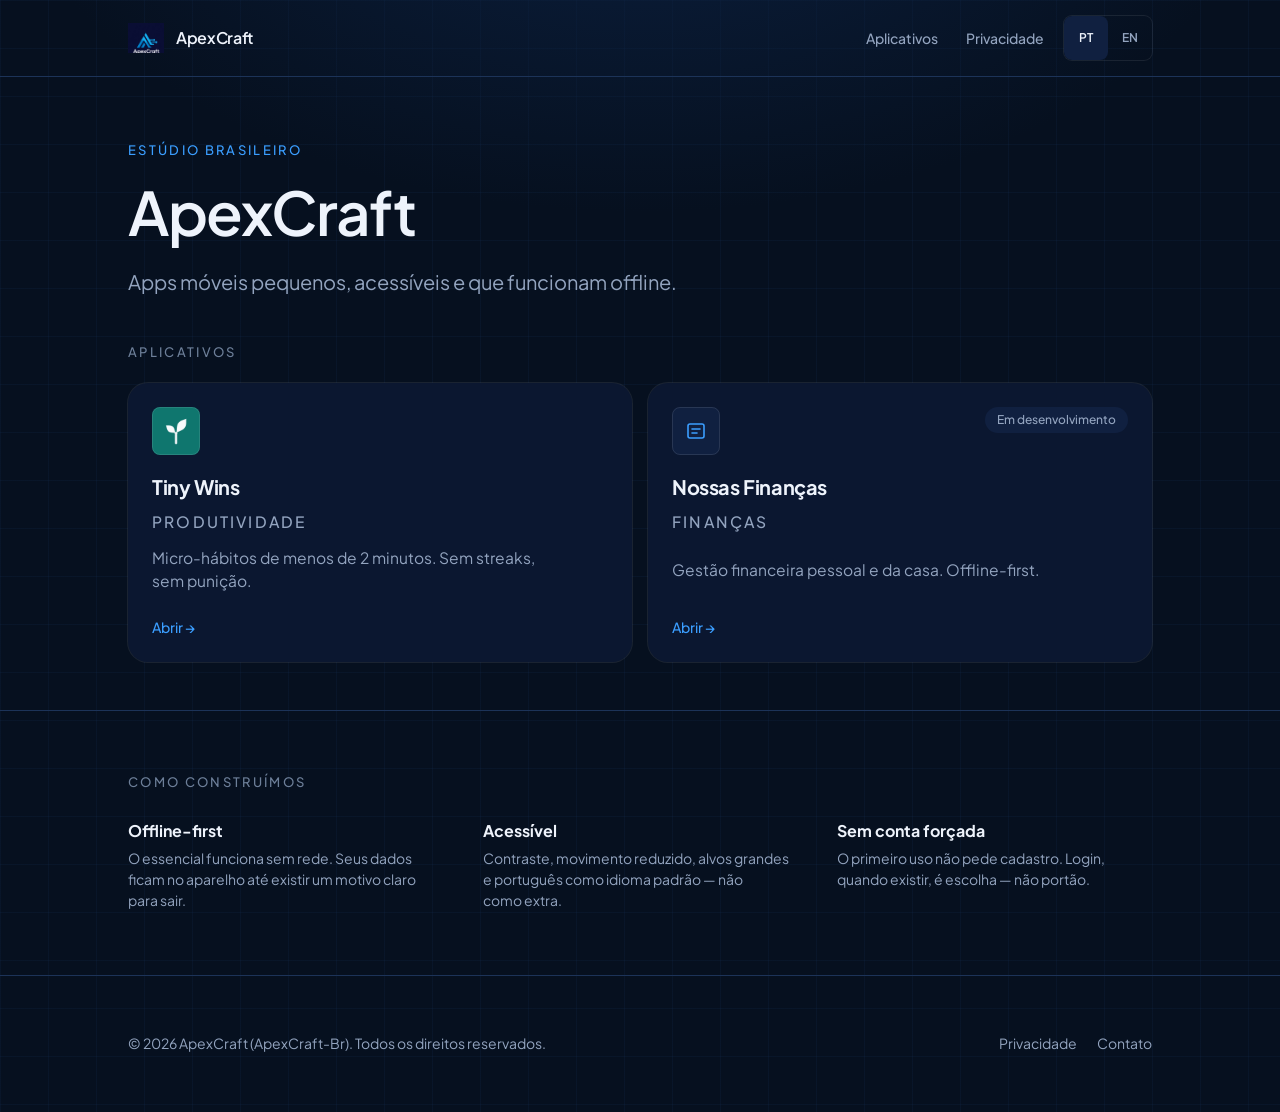
==== index.html @ 13cb4218 "Publish ApexCraft org hub and Tiny Wins privacy policy. Static GitHub Pages site: portfolio, short p" ====
<!DOCTYPE html>
<html lang="pt-BR">
<head>
  <meta charset="utf-8">
  <meta name="viewport" content="width=device-width, initial-scale=1">
  <title>ApexCraft — apps móveis offline-first</title>
  <meta name="description" content="Estúdio brasileiro de aplicativos móveis pequenos, acessíveis e que funcionam offline.">
  <meta name="theme-color" content="#06101F">
  <link rel="canonical" href="https://apexcraft-br.github.io/">
  <link rel="alternate" hreflang="pt-BR" href="https://apexcraft-br.github.io/">
  <link rel="alternate" hreflang="en" href="https://apexcraft-br.github.io/en/">
  <link rel="alternate" hreflang="x-default" href="https://apexcraft-br.github.io/">
  <link rel="icon" type="image/svg+xml" href="/assets/favicon.svg">
  <link rel="stylesheet" href="https://fonts.googleapis.com/css2?family=Plus+Jakarta+Sans:ital,wght@0,400;0,500;0,600;0,700;1,400&display=swap">
  <link rel="stylesheet" href="/assets/site.css">
  <meta property="og:title" content="ApexCraft — apps móveis offline-first">
  <meta property="og:description" content="Estúdio brasileiro de aplicativos móveis pequenos, acessíveis e que funcionam offline.">
  <meta property="og:url" content="https://apexcraft-br.github.io/">
  <meta property="og:image" content="https://apexcraft-br.github.io/assets/og.jpg">
  <meta property="og:type" content="website">
  <meta name="twitter:card" content="summary_large_image">
  
</head>
<body class="circuit">
  <a class="skip" href="#content">Ir para o conteúdo</a>
  <header class="site-header">
    <div class="wrap header-inner">
      <a class="brand" href="/">
        <img src="/assets/apexcraft-mark.png" width="36" height="30" alt="">
        <span>ApexCraft</span>
      </a>
      <nav class="nav" aria-label="Principal">
        <a href="/#apps">Aplicativos</a>
        <a href="/privacy/">Privacidade</a>
        <div class="lang" role="group" aria-label="Idioma">
          <a href="/" lang="pt-BR" hreflang="pt-BR" aria-current="true">PT</a>
          <a href="/en/" lang="en" hreflang="en">EN</a>
        </div>
      </nav>
    </div>
  </header>
  <div id="content">
  <main>
    <section class="wrap hero">
      <p class="kicker">Estúdio brasileiro</p>
      <h1>ApexCraft</h1>
      <p class="lede">Apps móveis pequenos, acessíveis e que funcionam offline.</p>
    </section>
    <section class="wrap" id="apps" aria-labelledby="apps-heading">
      <h2 class="section-label" id="apps-heading">Aplicativos</h2>
      <ul class="grid-2"><li>
        <a class="card" href="/apps/tiny-wins/">
          <div class="card-top"><img class="icon-app" src="/assets/tiny-wins-icon.png" width="48" height="48" alt=""></div>
          <h3>Tiny Wins</h3>
          <p class="meta">Produtividade</p>
          <p>Micro-hábitos de menos de 2 minutos. Sem streaks, sem punição.</p>
          <span class="cta-row">Abrir →</span>
        </a>
      </li>
<li>
        <a class="card" href="/apps/our-finances/">
          <div class="card-top"><span class="icon-stub" aria-hidden="true"><svg viewBox="0 0 24 24" width="24" height="24" fill="none"><rect x="4" y="5" width="16" height="14" rx="2" stroke="currentColor" stroke-width="1.6"/><path d="M8 10h8M8 14h5" stroke="currentColor" stroke-width="1.6" stroke-linecap="round"/></svg></span><span class="badge">Em desenvolvimento</span></div>
          <h3>Nossas Finanças</h3>
          <p class="meta">Finanças</p>
          <p>Gestão financeira pessoal e da casa. Offline-first.</p>
          <span class="cta-row">Abrir →</span>
        </a>
      </li></ul>
    </section>
    <section class="principles" aria-labelledby="principles-heading">
      <div class="wrap">
        <h2 class="section-label" id="principles-heading">Como construímos</h2>
        <ul><li><h3>Offline-first</h3><p>O essencial funciona sem rede. Seus dados ficam no aparelho até existir um motivo claro para sair.</p></li><li><h3>Acessível</h3><p>Contraste, movimento reduzido, alvos grandes e português como idioma padrão — não como extra.</p></li><li><h3>Sem conta forçada</h3><p>O primeiro uso não pede cadastro. Login, quando existir, é escolha — não portão.</p></li></ul>
      </div>
    </section>
  </main></div>
  <footer class="site-footer">
    <div class="wrap footer-inner">
      <p>© 2026 ApexCraft (ApexCraft-Br). Todos os direitos reservados.</p>
      <p class="footer-links">
        <a href="/privacy/">Privacidade</a>
        <a href="mailto:danieltodt@gmail.com">Contato</a>
      </p>
    </div>
  </footer>
</body>
</html>
---- assets/site.css ----
:root {
  --bg: #06101f;
  --surface: #0b1730;
  --elevated: #102040;
  --fg: #eef3fb;
  --muted: #93a4bf;
  --subtle: #6d7f99;
  --accent: #3b9eff;
  --accent-fg: #06101f;
  --border: #1c3358;
  --tw: #0f766e;
  --radius-sm: 8px;
  --radius-md: 12px;
  --radius-lg: 20px;
  --radius-xl: 28px;
  --shadow-border: 0 0 0 1px rgb(255 255 255 / 0.08);
  --shadow-border-hover: 0 0 0 1px rgb(255 255 255 / 0.14);
  --font: "Plus Jakarta Sans", ui-sans-serif, system-ui, sans-serif;
  --space-1: 4px;
  --space-2: 8px;
  --space-3: 12px;
  --space-4: 16px;
  --space-5: 24px;
  --space-6: 32px;
  --space-7: 48px;
  --space-8: 64px;
}

*,
*::before,
*::after {
  box-sizing: border-box;
}

html {
  -webkit-font-smoothing: antialiased;
  -moz-osx-font-smoothing: grayscale;
  background: var(--bg);
  color: var(--fg);
  scroll-behavior: smooth;
}

body {
  margin: 0;
  min-height: 100dvh;
  font-family: var(--font);
  background: var(--bg);
  color: var(--fg);
  line-height: 1.5;
}

body.circuit {
  background-color: var(--bg);
  background-image:
    radial-gradient(ellipse 80% 55% at 50% -15%, rgb(12 34 68 / 0.9), transparent 62%),
    linear-gradient(rgb(59 158 255 / 0.045) 1px, transparent 1px),
    linear-gradient(90deg, rgb(59 158 255 / 0.045) 1px, transparent 1px);
  background-size: auto, 48px 48px, 48px 48px;
}

img {
  max-width: 100%;
  height: auto;
}

a {
  color: inherit;
}

a:focus-visible,
button:focus-visible {
  outline: 2px solid var(--accent);
  outline-offset: 3px;
}

button:not(:disabled) {
  cursor: pointer;
  font: inherit;
}

h1,
h2,
h3 {
  text-wrap: balance;
  line-height: 1.15;
}

p {
  text-wrap: pretty;
}

.skip {
  position: absolute;
  left: 12px;
  top: 12px;
  z-index: 50;
  padding: 8px 16px;
  background: var(--accent);
  color: var(--accent-fg);
  border-radius: var(--radius-sm);
  text-decoration: none;
  transform: translateY(-200%);
}

.skip:focus {
  transform: none;
}

.wrap {
  width: min(64rem, calc(100% - 2.5rem));
  margin-inline: auto;
}

@media (min-width: 640px) {
  .wrap {
    width: min(64rem, calc(100% - 4rem));
  }
}

.site-header,
.site-footer {
  border-color: var(--border);
  border-style: solid;
  border-width: 0;
}

.site-header {
  border-bottom-width: 1px;
}

.site-footer {
  border-top-width: 1px;
}

.header-inner,
.footer-inner {
  display: flex;
  align-items: center;
  justify-content: space-between;
  gap: 16px;
  padding: 16px 0;
}

.brand {
  display: flex;
  align-items: center;
  gap: 12px;
  text-decoration: none;
  font-weight: 600;
  letter-spacing: -0.02em;
}

.brand img {
  width: 36px;
  height: 30px;
  object-fit: contain;
}

.nav {
  display: flex;
  align-items: center;
  gap: 4px;
}

.nav a {
  display: inline-flex;
  align-items: center;
  min-height: 44px;
  padding: 0 12px;
  text-decoration: none;
  color: var(--muted);
  font-size: 0.875rem;
  font-weight: 500;
  border-radius: var(--radius-sm);
}

.nav a:hover {
  color: var(--fg);
}

.lang {
  display: flex;
  margin-left: 4px;
  overflow: hidden;
  border-radius: var(--radius-sm);
  box-shadow: var(--shadow-border);
}

.lang a {
  min-width: 44px;
  justify-content: center;
  padding: 0 10px;
  font-size: 0.75rem;
  font-weight: 600;
  letter-spacing: 0.04em;
}

.lang a[aria-current="true"] {
  background: var(--elevated);
  color: var(--fg);
}

.hero {
  padding: 64px 0 48px;
}

.kicker {
  margin: 0;
  font-size: 0.8125rem;
  font-weight: 500;
  letter-spacing: 0.18em;
  text-transform: uppercase;
  color: var(--accent);
}

.hero h1 {
  margin: 16px 0 0;
  font-size: clamp(2.25rem, 6vw, 3.75rem);
  font-weight: 600;
  letter-spacing: -0.03em;
}

.lede {
  margin: 20px 0 0;
  max-width: 36rem;
  font-size: clamp(1.0625rem, 2vw, 1.25rem);
  line-height: 1.55;
  color: var(--muted);
}

.section-label {
  margin: 0;
  font-size: 0.8125rem;
  font-weight: 500;
  letter-spacing: 0.18em;
  text-transform: uppercase;
  color: var(--subtle);
}

.grid-2 {
  display: grid;
  gap: 16px;
  margin: 24px 0 0;
  padding: 0;
  list-style: none;
}

@media (min-width: 640px) {
  .grid-2 {
    grid-template-columns: 1fr 1fr;
  }
}

.card {
  display: flex;
  flex-direction: column;
  height: 100%;
  padding: 24px;
  background: var(--surface);
  border-radius: var(--radius-lg);
  box-shadow: var(--shadow-border);
  text-decoration: none;
  transition: box-shadow 150ms ease;
}

.card:hover {
  box-shadow: var(--shadow-border-hover);
}

.card-top {
  display: flex;
  align-items: flex-start;
  justify-content: space-between;
  gap: 12px;
}

.card h3 {
  margin: 20px 0 0;
  font-size: 1.25rem;
  letter-spacing: -0.02em;
}

.meta {
  margin: 4px 0 0;
  font-size: 0.75rem;
  font-weight: 500;
  letter-spacing: 0.14em;
  text-transform: uppercase;
  color: var(--subtle);
}

.card p {
  margin: 12px 0 0;
  flex: 1;
  color: var(--muted);
  font-size: 0.975rem;
}

.cta-row {
  margin-top: 24px;
  color: var(--accent);
  font-size: 0.875rem;
  font-weight: 500;
}

.badge {
  display: inline-flex;
  align-items: center;
  border-radius: 999px;
  background: var(--elevated);
  color: var(--muted);
  font-size: 0.75rem;
  font-weight: 500;
  padding: 4px 12px;
}

.icon-app {
  width: 48px;
  height: 48px;
  border-radius: var(--radius-sm);
  outline: 1px solid rgb(255 255 255 / 0.1);
  outline-offset: -1px;
}

.icon-stub {
  display: inline-flex;
  width: 48px;
  height: 48px;
  align-items: center;
  justify-content: center;
  border-radius: var(--radius-sm);
  background: var(--elevated);
  color: var(--accent);
  outline: 1px solid rgb(255 255 255 / 0.1);
  outline-offset: -1px;
}

.principles {
  border-top: 1px solid var(--border);
  margin-top: 48px;
  padding: 64px 0;
}

.principles ul {
  display: grid;
  gap: 40px;
  margin: 32px 0 0;
  padding: 0;
  list-style: none;
}

@media (min-width: 640px) {
  .principles ul {
    grid-template-columns: 1fr 1fr 1fr;
  }
}

.principles h3 {
  margin: 0;
  font-size: 1rem;
}

.principles p {
  margin: 8px 0 0;
  color: var(--muted);
  font-size: 0.875rem;
}

.page {
  padding: 48px 0 80px;
  max-width: 48rem;
}

.back {
  display: inline-flex;
  align-items: center;
  gap: 8px;
  min-height: 44px;
  color: var(--muted);
  text-decoration: none;
  font-size: 0.875rem;
  font-weight: 500;
}

.back:hover {
  color: var(--fg);
}

.product-head {
  display: flex;
  align-items: flex-start;
  gap: 20px;
  margin-top: 40px;
}

.product-head img {
  width: 72px;
  height: 72px;
  border-radius: var(--radius-md);
  outline: 1px solid rgb(255 255 255 / 0.1);
  outline-offset: -1px;
}

.page h1 {
  margin: 8px 0 0;
  font-size: clamp(2rem, 4vw, 2.5rem);
  font-weight: 600;
  letter-spacing: -0.03em;
}

.page .lede {
  margin-top: 32px;
}

.feature-list {
  margin: 16px 0 0;
  padding: 0;
  list-style: none;
}

.feature-list li {
  display: flex;
  gap: 12px;
  margin-top: 12px;
  padding: 12px 16px;
  background: var(--surface);
  border-radius: var(--radius-sm);
  box-shadow: var(--shadow-border);
}

.dot {
  width: 6px;
  height: 6px;
  margin-top: 8px;
  border-radius: 99px;
  background: var(--tw);
  flex-shrink: 0;
}

.btn {
  display: inline-flex;
  align-items: center;
  min-height: 44px;
  padding: 0 20px;
  border-radius: var(--radius-sm);
  background: var(--fg);
  color: var(--bg);
  text-decoration: none;
  font-size: 0.875rem;
  font-weight: 600;
}

.btn-ghost {
  background: var(--surface);
  color: var(--fg);
  box-shadow: var(--shadow-border);
}

.actions {
  display: flex;
  flex-wrap: wrap;
  gap: 12px;
  margin-top: 40px;
}

.note {
  margin-top: 16px;
  color: var(--subtle);
  font-size: 0.875rem;
}

.footer-inner {
  color: var(--muted);
  font-size: 0.875rem;
  padding: 32px 0;
  flex-wrap: wrap;
}

.footer-inner a {
  color: var(--muted);
  text-decoration: none;
  min-height: 44px;
  display: inline-flex;
  align-items: center;
}

.footer-inner a:hover {
  color: var(--fg);
}

.footer-links {
  display: flex;
  gap: 20px;
  flex-wrap: wrap;
}

.lang-doc {
  display: flex;
  gap: 8px;
  margin-bottom: 8px;
}

.lang-doc a,
.lang-doc button {
  display: inline-flex;
  align-items: center;
  min-height: 44px;
  padding: 0 16px;
  border: 0;
  border-radius: var(--radius-sm);
  background: var(--surface);
  color: var(--muted);
  box-shadow: var(--shadow-border);
  text-decoration: none;
  font-size: 0.875rem;
  font-weight: 500;
}

.lang-doc a[aria-current="true"],
.lang-doc button[aria-pressed="true"] {
  background: var(--fg);
  color: var(--bg);
  box-shadow: none;
}

.policy header {
  margin-top: 32px;
  padding-bottom: 32px;
  border-bottom: 1px solid var(--border);
}

.policy h1 {
  margin-top: 12px;
}

.policy .publisher,
.policy time,
.policy .updated {
  color: var(--muted);
}

.policy .updated {
  font-size: 0.875rem;
  color: var(--subtle);
}

.policy section {
  padding: 32px 0;
  border-bottom: 1px solid var(--border);
}

.policy section:last-of-type {
  border-bottom: 0;
}

.policy h2 {
  margin: 0;
  font-size: 1.25rem;
  letter-spacing: -0.02em;
}

.policy p {
  margin: 12px 0 0;
  max-width: 65ch;
  color: var(--muted);
  font-size: 0.975rem;
  line-height: 1.6;
}

.policy ul {
  margin: 16px 0 0;
  padding-left: 20px;
  max-width: 65ch;
  color: var(--muted);
  font-size: 0.975rem;
  line-height: 1.6;
}

.policy a {
  color: var(--accent);
}

.kicker.tw {
  color: var(--tw);
}

html[data-policy-lang="pt"] .policy-en {
  display: none;
}

html[data-policy-lang="en"] .policy-pt {
  display: none;
}

@media print {
  html[data-policy-lang] .policy-en,
  html[data-policy-lang] .policy-pt {
    display: block !important;
  }
}

@media (prefers-reduced-motion: reduce) {
  html {
    scroll-behavior: auto;
  }
  *,
  *::before,
  *::after {
    transition: none !important;
  }
}
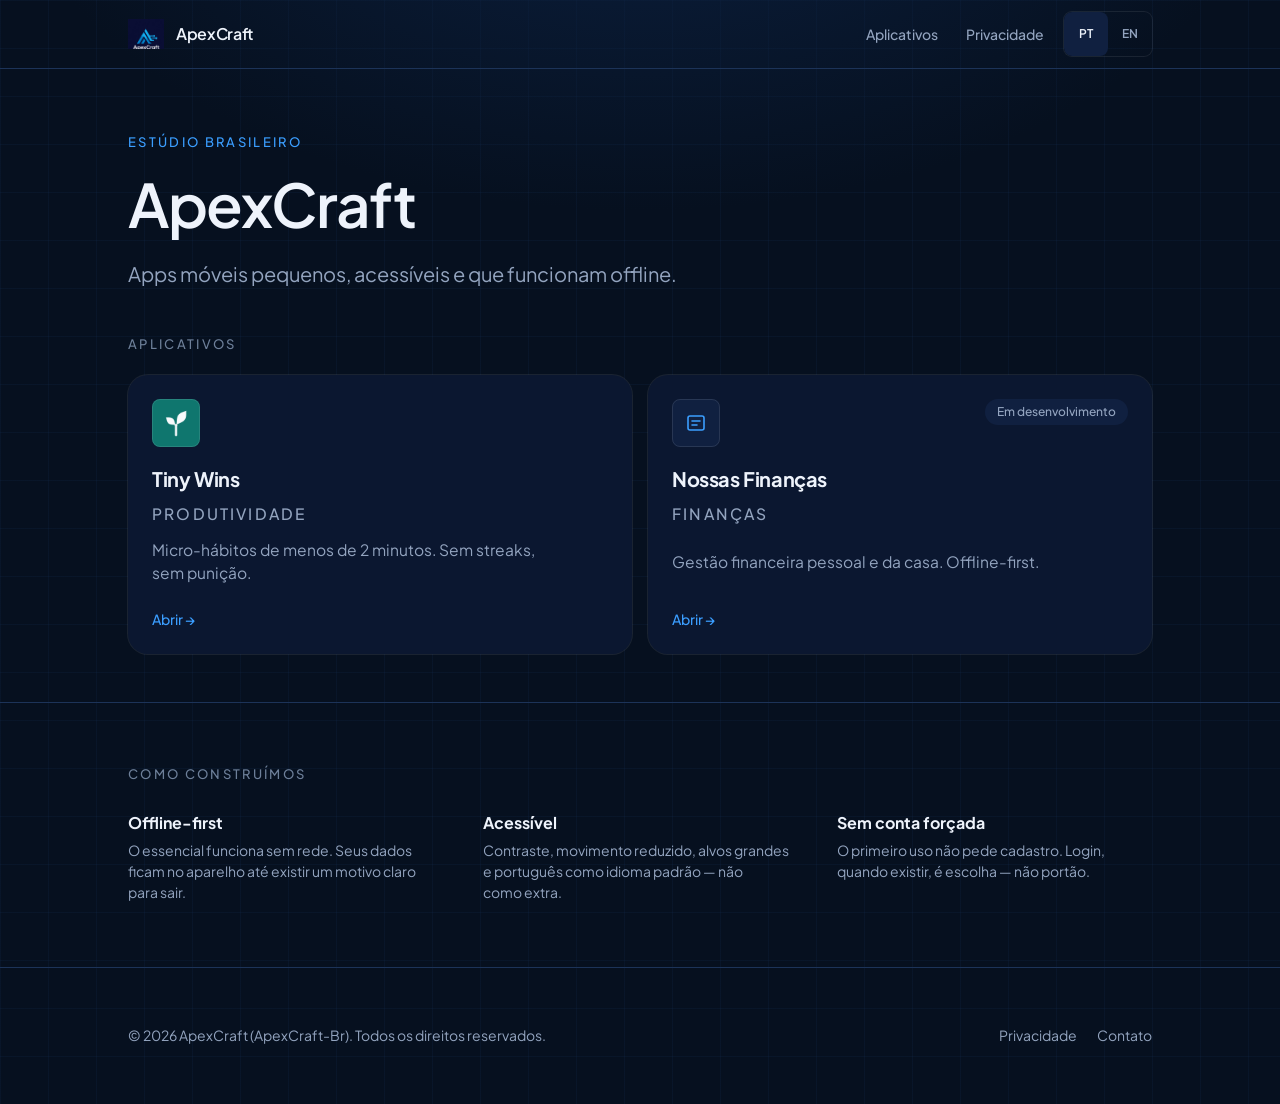
==== commit dbc86f38: "Tighten mobile header; keep Apps nav on larger screens." ====
--- a/index.html
+++ b/index.html
@@ -30,7 +30,7 @@
         <span>ApexCraft</span>
       </a>
       <nav class="nav" aria-label="Principal">
-        <a href="/#apps">Aplicativos</a>
+        <a class="nav-apps" href="/#apps">Aplicativos</a>
         <a href="/privacy/">Privacidade</a>
         <div class="lang" role="group" aria-label="Idioma">
           <a href="/" lang="pt-BR" hreflang="pt-BR" aria-current="true">PT</a>
--- a/assets/site.css
+++ b/assets/site.css
@@ -38,6 +38,7 @@
   background: var(--bg);
   color: var(--fg);
   scroll-behavior: smooth;
+  overflow-x: hidden;
 }
 
 body {
@@ -135,10 +136,11 @@
 .header-inner,
 .footer-inner {
   display: flex;
+  flex-wrap: wrap;
   align-items: center;
   justify-content: space-between;
-  gap: 16px;
-  padding: 16px 0;
+  gap: 12px;
+  padding: 12px 0;
 }
 
 .brand {
@@ -176,6 +178,16 @@
 
 .nav a:hover {
   color: var(--fg);
+}
+
+.nav a.nav-apps {
+  display: none;
+}
+
+@media (min-width: 640px) {
+  .nav a.nav-apps {
+    display: inline-flex;
+  }
 }
 
 .lang {
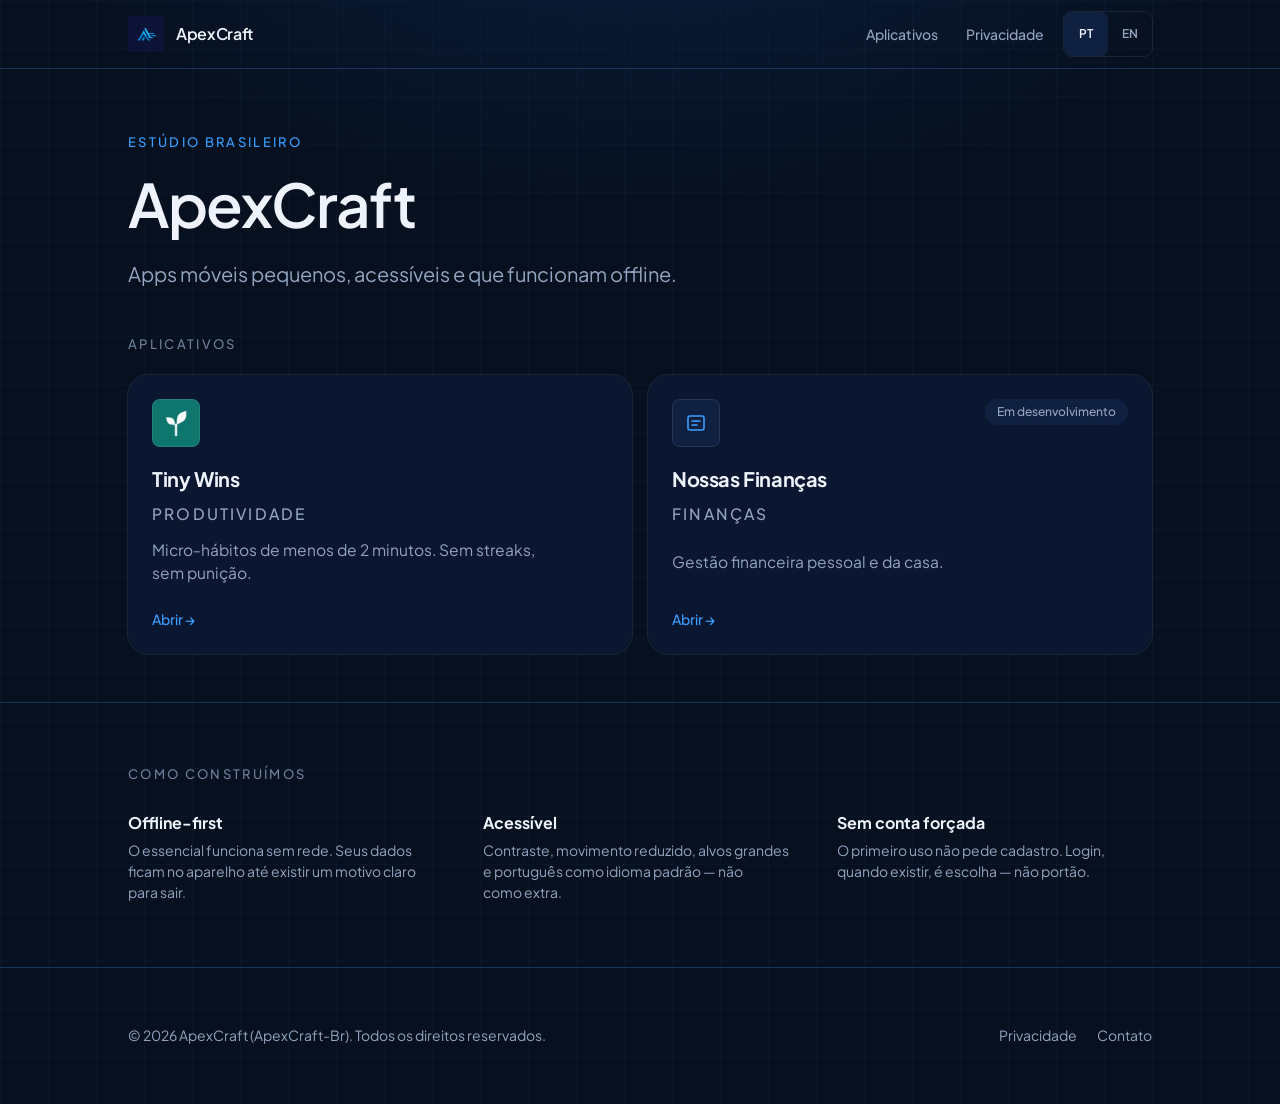
==== commit 2e6adf6d: "Ship Recraft SVG mark, refresh OG card, drop unused rasters. Replace the traced favicon and header m" ====
--- a/index.html
+++ b/index.html
@@ -26,7 +26,7 @@
   <header class="site-header">
     <div class="wrap header-inner">
       <a class="brand" href="/">
-        <img src="/assets/apexcraft-mark.png" width="36" height="30" alt="">
+        <img src="/assets/apexcraft-mark.svg" width="36" height="36" alt="">
         <span>ApexCraft</span>
       </a>
       <nav class="nav" aria-label="Principal">
@@ -62,7 +62,7 @@
           <div class="card-top"><span class="icon-stub" aria-hidden="true"><svg viewBox="0 0 24 24" width="24" height="24" fill="none"><rect x="4" y="5" width="16" height="14" rx="2" stroke="currentColor" stroke-width="1.6"/><path d="M8 10h8M8 14h5" stroke="currentColor" stroke-width="1.6" stroke-linecap="round"/></svg></span><span class="badge">Em desenvolvimento</span></div>
           <h3>Nossas Finanças</h3>
           <p class="meta">Finanças</p>
-          <p>Gestão financeira pessoal e da casa. Offline-first.</p>
+          <p>Gestão financeira pessoal e da casa.</p>
           <span class="cta-row">Abrir →</span>
         </a>
       </li></ul>
@@ -79,7 +79,7 @@
       <p>© 2026 ApexCraft (ApexCraft-Br). Todos os direitos reservados.</p>
       <p class="footer-links">
         <a href="/privacy/">Privacidade</a>
-        <a href="mailto:danieltodt@gmail.com">Contato</a>
+        <a href="mailto:apexcraft@googlegroups.com">Contato</a>
       </p>
     </div>
   </footer>
--- a/assets/site.css
+++ b/assets/site.css
@@ -154,7 +154,7 @@
 
 .brand img {
   width: 36px;
-  height: 30px;
+  height: 36px;
   object-fit: contain;
 }
 
@@ -403,6 +403,18 @@
   align-items: flex-start;
   gap: 20px;
   margin-top: 40px;
+}
+
+.product-head > div {
+  display: flex;
+  min-width: 0;
+  flex: 1;
+  flex-direction: column;
+  gap: 8px;
+}
+
+.product-head h1 {
+  margin: 0;
 }
 
 .product-head img {
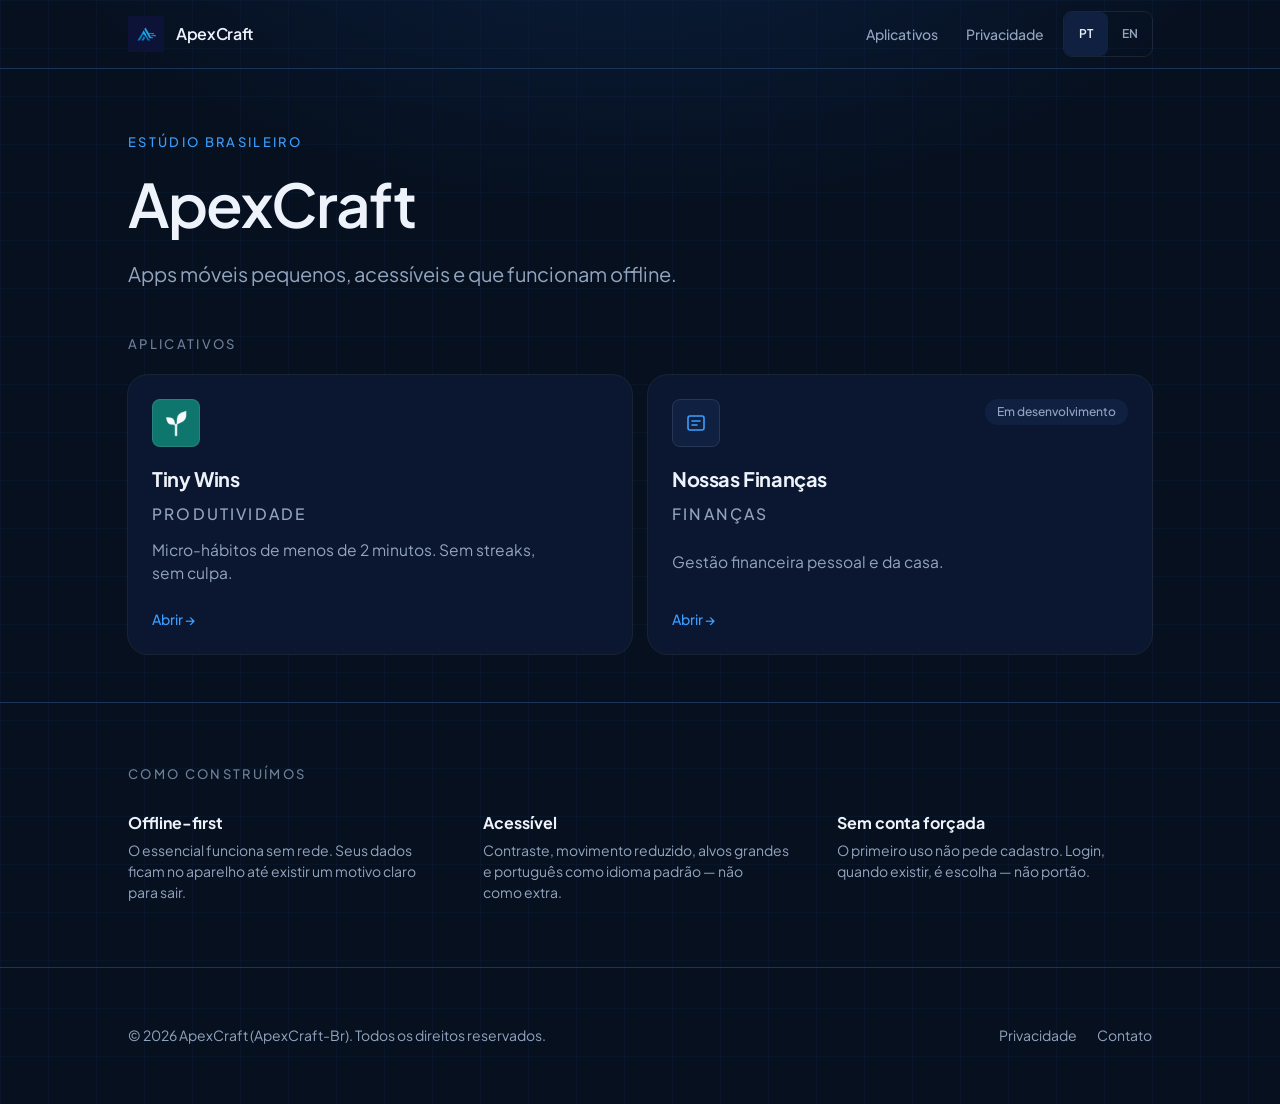
==== commit 54c48d28: "docs(tiny-wins): align hub cards with Productivity copy (#43)" ====
--- a/index.html
+++ b/index.html
@@ -53,7 +53,7 @@
           <div class="card-top"><img class="icon-app" src="/assets/tiny-wins-icon.png" width="48" height="48" alt=""></div>
           <h3>Tiny Wins</h3>
           <p class="meta">Produtividade</p>
-          <p>Micro-hábitos de menos de 2 minutos. Sem streaks, sem punição.</p>
+          <p>Micro-hábitos de menos de 2 minutos. Sem streaks, sem culpa.</p>
           <span class="cta-row">Abrir →</span>
         </a>
       </li>
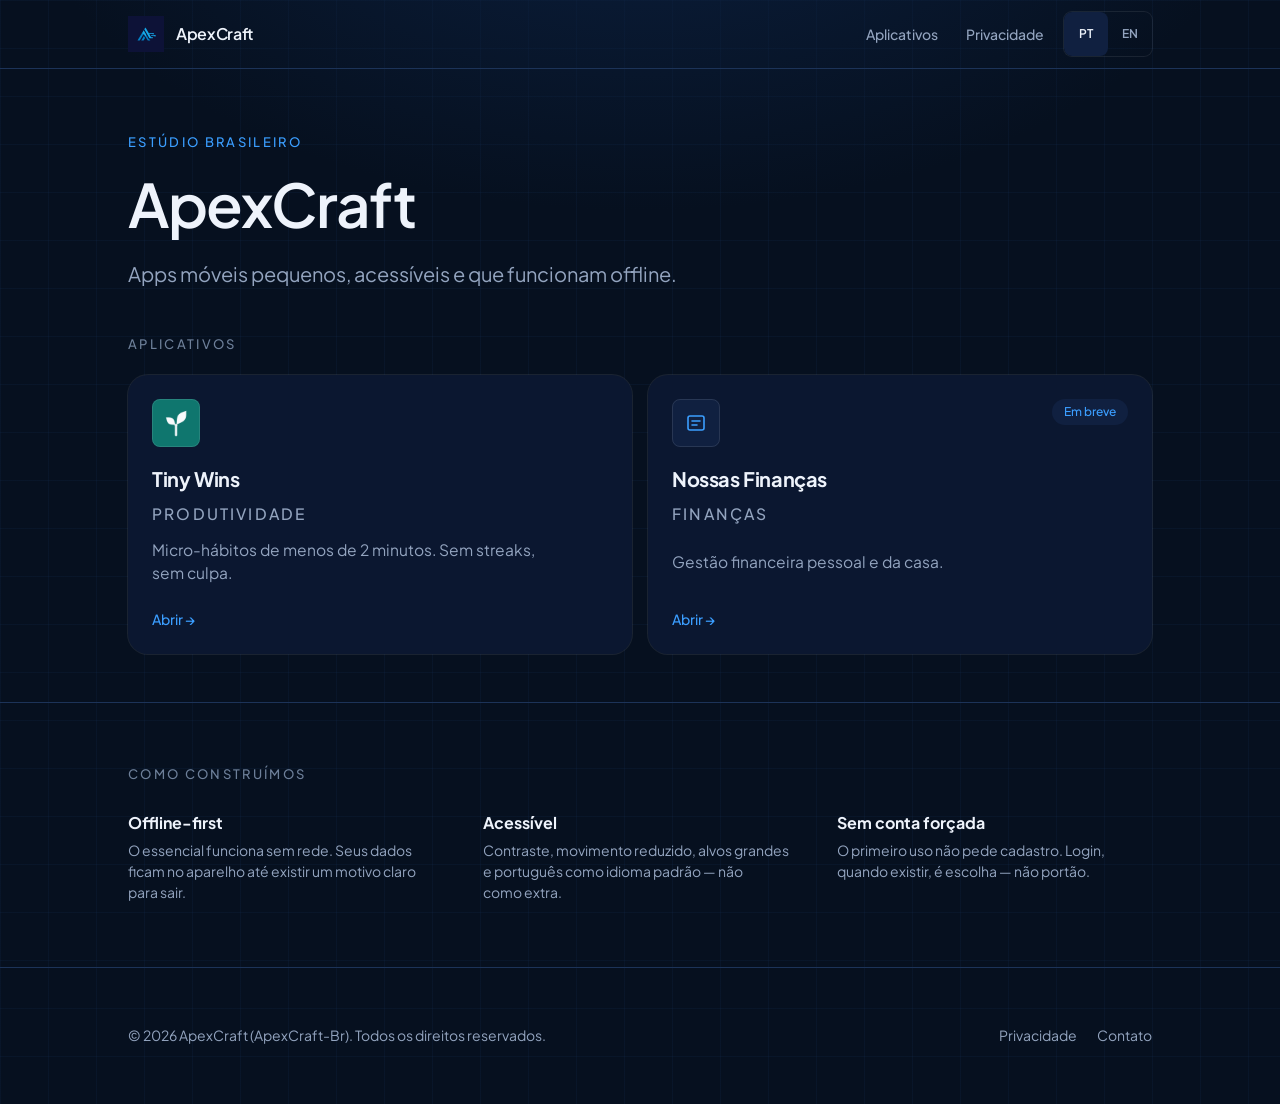
==== commit 8ac572e9: "Sync hub copy from generator; add app-status badges. Fold the orphan deletion section into Exclusão," ====
--- a/index.html
+++ b/index.html
@@ -59,7 +59,7 @@
       </li>
 <li>
         <a class="card" href="/apps/our-finances/">
-          <div class="card-top"><span class="icon-stub" aria-hidden="true"><svg viewBox="0 0 24 24" width="24" height="24" fill="none"><rect x="4" y="5" width="16" height="14" rx="2" stroke="currentColor" stroke-width="1.6"/><path d="M8 10h8M8 14h5" stroke="currentColor" stroke-width="1.6" stroke-linecap="round"/></svg></span><span class="badge">Em desenvolvimento</span></div>
+          <div class="card-top"><span class="icon-stub" aria-hidden="true"><svg viewBox="0 0 24 24" width="24" height="24" fill="none"><rect x="4" y="5" width="16" height="14" rx="2" stroke="currentColor" stroke-width="1.6"/><path d="M8 10h8M8 14h5" stroke="currentColor" stroke-width="1.6" stroke-linecap="round"/></svg></span><span class="badge badge-soon">Em breve</span></div>
           <h3>Nossas Finanças</h3>
           <p class="meta">Finanças</p>
           <p>Gestão financeira pessoal e da casa.</p>
--- a/assets/site.css
+++ b/assets/site.css
@@ -326,6 +326,19 @@
   padding: 4px 12px;
 }
 
+.badge-soon {
+  color: var(--accent);
+}
+
+.badge-dev {
+  color: var(--muted);
+}
+
+.badge-prototype {
+  color: var(--fg);
+  box-shadow: var(--shadow-border);
+}
+
 .icon-app {
   width: 48px;
   height: 48px;
@@ -518,33 +531,8 @@
   flex-wrap: wrap;
 }
 
-.lang-doc {
-  display: flex;
-  gap: 8px;
-  margin-bottom: 8px;
-}
-
-.lang-doc a,
-.lang-doc button {
-  display: inline-flex;
-  align-items: center;
-  min-height: 44px;
-  padding: 0 16px;
-  border: 0;
-  border-radius: var(--radius-sm);
-  background: var(--surface);
-  color: var(--muted);
-  box-shadow: var(--shadow-border);
-  text-decoration: none;
-  font-size: 0.875rem;
-  font-weight: 500;
-}
-
-.lang-doc a[aria-current="true"],
-.lang-doc button[aria-pressed="true"] {
-  background: var(--fg);
-  color: var(--bg);
-  box-shadow: none;
+.kicker.tw {
+  color: var(--tw);
 }
 
 .policy header {
@@ -602,25 +590,6 @@
 
 .policy a {
   color: var(--accent);
-}
-
-.kicker.tw {
-  color: var(--tw);
-}
-
-html[data-policy-lang="pt"] .policy-en {
-  display: none;
-}
-
-html[data-policy-lang="en"] .policy-pt {
-  display: none;
-}
-
-@media print {
-  html[data-policy-lang] .policy-en,
-  html[data-policy-lang] .policy-pt {
-    display: block !important;
-  }
 }
 
 @media (prefers-reduced-motion: reduce) {
